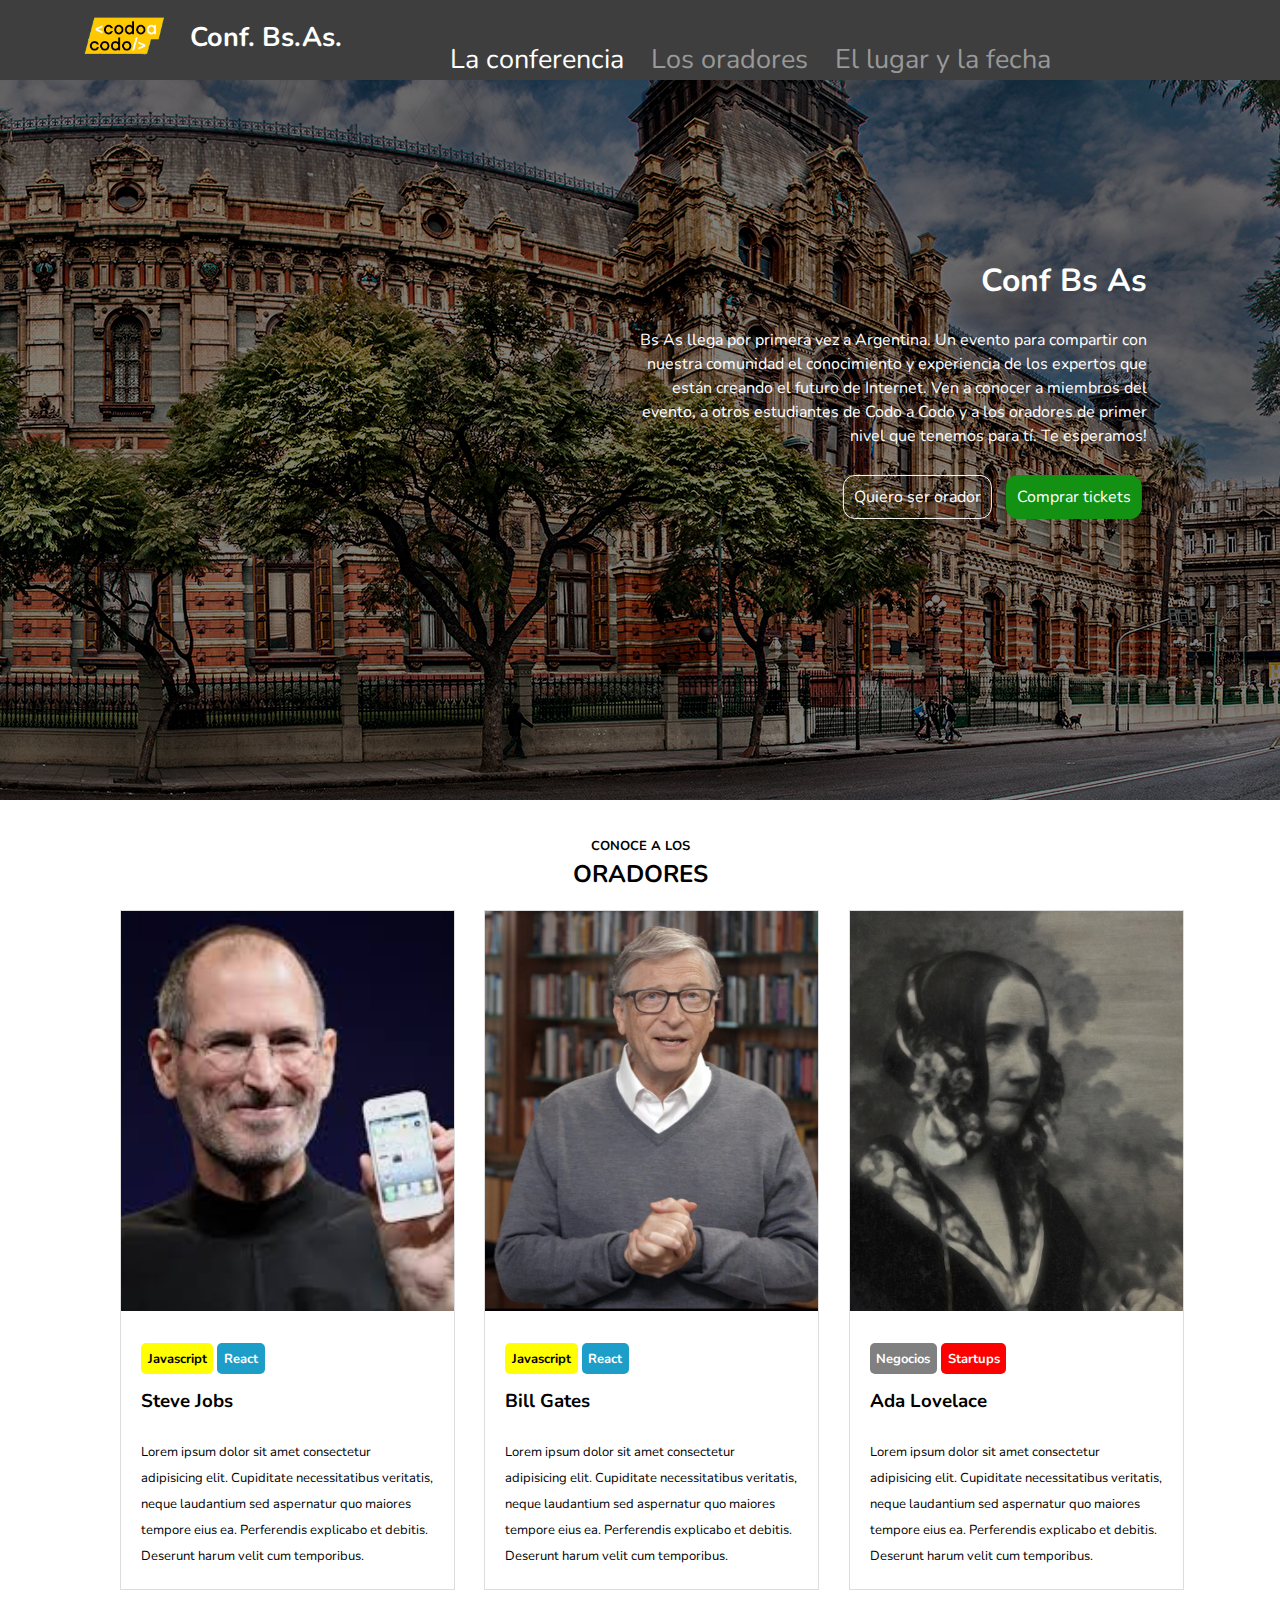
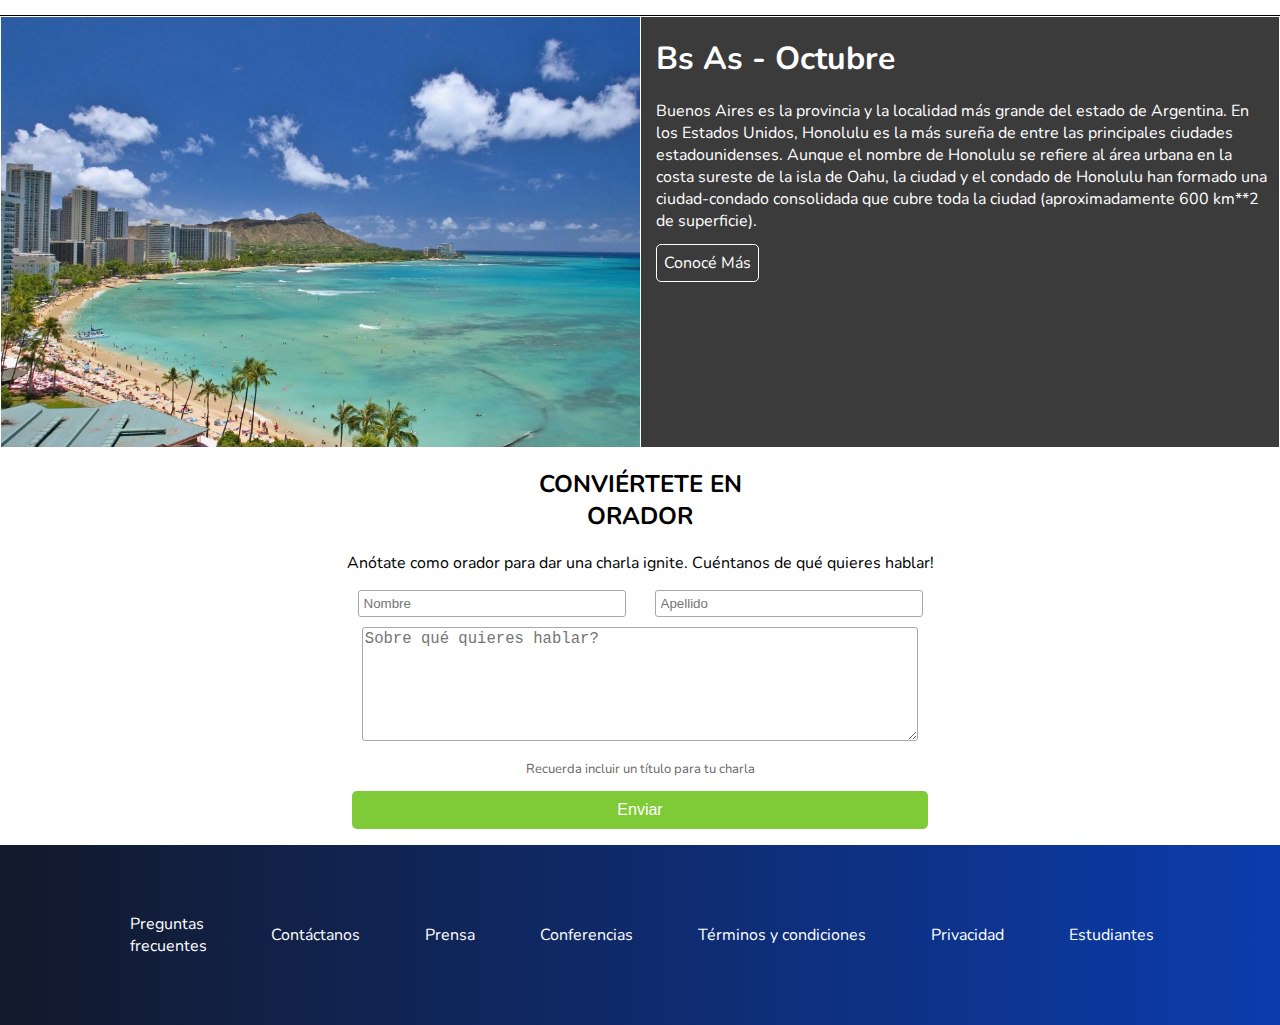
==== index.html @ afb4a2dc "Merge pull request #74 from lu-castro/ks" ====
<!DOCTYPE html>
<html lang="es">
<head>
    <meta charset="UTF-8">
    <meta http-equiv="X-UA-Compatible" content="IE=edge">
    <meta name="viewport" content="width=device-width, initial-scale=1.0">
    <link rel="stylesheet" href="css/styles.css">
    <title>Oradores</title>
</head>
<body>

    <header>
        <!-- ÍTEMS DEL NAVBAR -->
        <nav>
            <!-- LOGO DEL NAVBAR Y SU TÍTULO -->
            <div class="logoytítulo">
                <a href="#"><img src="assets/img/codoacodo.png" alt="Logo de Codo a Codo" class="CodoaCodoLogo"></a>
                <h2 id="nombreConferencia">Conf. Bs.As.</h2>
            </div>
            <ul class="ítemsNavbar">
                <li><a href="#" id="primerÍtem">La conferencia</a></li>
                <li><a href="#">Los oradores</a></li>
                <li><a href="#">El lugar y la fecha</a></li>
                <li><a href="#">Conviértete en orador</a></li>
                <li><a href="#" id="últimoÍtem">Comprar tickets</a></li>
            </ul>
        </nav>

        <!-- IMAGEN PRINCIPAL DE LA PÁGINA CON SU DESCRIPCIÓN -->
        <div class="divisorImagenTexto">
            <img src="assets/img/ba1.jpg" alt="imagen de edificio" width="100%" class="imagenPrincipal">
            <div class="textoImagenPrincipal">
                <h2 class="títuloImagen">Conf Bs As</h2>
                <p class="textoImagen">Bs As llega por primera vez a Argentina. Un evento para compartir
                    con nuestra comunidad el conocimiento y experiencia de los expertos que están creando el
                    futuro de Internet. Ven a conocer a miembros del evento, a otros estudiantes de Codo
                    a Codo y a los oradores de primer nivel que tenemos para tí. Te esperamos!
                </p><br>
                <a href="#convierteteEnOrador" class="botón" id="botónUno">Quiero ser orador</a>
                <a href="./pages/comprar_tickets.html" class="botón" id="botónDos">Comprar tickets</a>
            </div>
        </div>

    </header>

    <!-- MAIN -->
    <main>
        <!-- SECTION ORADORES -->
        <section class="conocerOradores">
            <div class="títuloConocerOradores">
                <h2><span>CONOCE A LOS</span> <br> ORADORES</h2>
            </div>
            <!-- DIV CON CADA UNO DE LOS ORADORES -->
            <div class="orador" id="oradorUno">
                <img src="assets/img/steve.jpg" alt="Steve Jobs" class="imagenOrador">
                <h4 class="cajaJavascript">Javascript</h4>
                <h4 class="cajaReact">React</h4>
                <h3 class="nombreCaja">Steve Jobs</h3>
                <p>Lorem ipsum dolor sit amet consectetur adipisicing elit. Cupiditate 
                    necessitatibus veritatis, neque laudantium sed aspernatur quo maiores 
                    tempore eius ea. Perferendis explicabo et debitis. Deserunt harum velit 
                    cum temporibus.</p>
            </div>
            <div class="orador" id="oradorDos">
                <img src="assets/img/bill.jpg" alt="Bill Gates" class="imagenOrador">
                <h4 class="cajaJavascript">Javascript</h4>
                <h4 class="cajaReact">React</h4>
                <h3 class="nombreCaja">Bill Gates</h3>
                <p>Lorem ipsum dolor sit amet consectetur adipisicing elit. Cupiditate 
                    necessitatibus veritatis, neque laudantium sed aspernatur quo maiores 
                    tempore eius ea. Perferendis explicabo et debitis. Deserunt harum velit 
                    cum temporibus.</p>
            </div>
            <div class="orador" id="oradorTres">
                <img src="assets/img/ada.jpeg" alt="Ada Lovelace" class="imagenOrador">
                <h4 class="cajaNegocios">Negocios</h4>
                <h4 class="cajaStartups">Startups</h4>
                <h3 class="nombreCaja">Ada Lovelace</h3>
                <p>Lorem ipsum dolor sit amet consectetur adipisicing elit. Cupiditate 
                    necessitatibus veritatis, neque laudantium sed aspernatur quo maiores 
                    tempore eius ea. Perferendis explicabo et debitis. Deserunt harum velit 
                    cum temporibus.</p>
            </div>
        </section>

    </main>

    <!-- SECTION IMAGEN DE HONOLULU -->
    <section class="buenosAiresOctubre">
        <img src="assets/img/honolulu.jpg" alt="playas de honolulu" width="100%" class="imagenHonolulu">
        <div class="textoImagenHonolulu"> <!-- DESCRIPCIÓN DE BS AS - OCTUBRE -->
            <h1 id="títuloHonolulu">Bs As - Octubre</h1>
            <p id="descripciónHonolulu">Buenos Aires es la provincia y la localidad más grande del 
                estado de Argentina. En los Estados Unidos, Honolulu es la
                más sureña de entre las principales ciudades estadounidenses.
                Aunque el nombre de Honolulu se refiere al área urbana en 
                la costa sureste de la isla de Oahu, la ciudad y el condado
                de Honolulu han formado una ciudad-condado consolidada que
                cubre toda la ciudad (aproximadamente 600 km**2 de superficie).
            </p>
            <a href="">Conocé Más</a>
        </div>
    </section>

    <!-- FORMULARIO DE SUSCRIPCIÓN Y CHARLA -->
    <section class="sectionFormSuscripción">
        <div id="conviérteteEnOrador">
            <h2><span>CONVIÉRTETE EN </span> <br> ORADOR</h2>
            <p>Anótate como orador para dar una charla ignite. Cuéntanos de qué quieres hablar!</p>
        </div>
        <form action="POST" >
            <input type="text" placeholder="Nombre" id="inputNombre" required>
            <input type="text" placeholder="Apellido" id="inputApellido" required><br>
            <textarea name="" id="" cols="44" rows="6" itemid="textareaMensaje" placeholder="Sobre qué quieres hablar?" required></textarea>
            <p class="textoFormDebajo">Recuerda incluir un título para tu charla</p>
            <button type="submit">Enviar</button>
        </form>
    </section>

    <footer> <!-- LINKS DEL FOOTER -->
        <div class="ítemsFooter">
            <ul id="listadoFooter">
                <li><a href="#">Preguntas<br> frecuentes</a></li>
                <li><a href="#">Contáctanos</a></li>
                <li><a href="#">Prensa</a></li>
                <li><a href="#">Conferencias</a></li>
                <li><a href="#">Términos y condiciones</a></li>
                <li><a href="#">Privacidad</a></li>
                <li><a href="#">Estudiantes</a></li>
            </ul>
        </div>
    </footer>

</html>
---- css/styles.css ----
@import url('https://fonts.googleapis.com/css2?family=Alkatra:wght@400;500&family=Nunito:wght@200;300;400;500;700&display=swap');

body {
    font-family: 'Alkatra', cursive;
    font-family: 'Nunito', sans-serif;
    margin: 0%;
}

a {
    text-decoration: none;
    color: white;
}

nav {
    background-color: rgba(31, 31, 31, 0.863);
    height: 80px;
}

.CodoaCodoLogo { /* logo del navbar */
    width: 110px;
    margin: 5px 70px; 
}

#nombreConferencia { /* título de conferencia en el navbar */
    margin: -60px 190px;
    font-size: 3vh;
    color: white;
}

.ítemsNavbar {  /* ítems del navbar */
    font-size: 3vh;
    margin: 35px 0px 0px 400px;
}

.ítemsNavbar li { /* ítems del navbar */
    list-style: none;
    padding: 10px;
    text-align: right;
    display: inline-block;
}

.ítemsNavbar li a {  /* cada uno de los ítems del navbar */
    text-decoration: none;
    color: rgb(153, 153, 153);
}

#primerÍtem { /* primer ítem del navbar */
    color: white;
}

#últimoÍtem { /* último ítem del navbar */
    color: rgb(18, 145, 18);
}

/* IMAGEN PRINCIPAL Y TEXTO */
.divisorImagenTexto { /* divisor de la imagen y el div con el texto principal */
    position: relative;
    display: inline-block;
    text-align: right;
}

.imagenPrincipal { /* imagen principal de la página */
    width: 100%;
    filter: brightness(50%);
    object-fit: none;
}

.textoImagenPrincipal { /* texto principal y botones */
    color: white;
    display: block;
    position: absolute;
    top: 40%;
    left: 60%;
    transform: translate(-26%, -50%);
}

.títuloImagen {  /* título de el texto principal */
    font-size: xx-large;
}

.textoImagen { /* texto principal sobre la imagen principal */ 
    line-height: 1.5em;
}

/* BOTONES DE LA IMAGEN PRINCIPAL */
.botón {
    margin: 5px;
    width: 50px;
    height: 100px;
    border-radius: 12px;
    text-decoration: none;
}

#botónUno {
    border:1px solid white;
    padding: 10px; 
}

#botónDos { 
    background-color: rgb(18, 145, 18);
    border: none;
    padding: 11px;
}

/* CAJAS DE LOS ORADORES */
.títuloConocerOradores { /* título CONOCE A LOS ORADORES */
    text-align: center;
}

.títuloConocerOradores h2 span {
    font-size: small;
}

.orador {  /* divisores de cada uno de los oradores */
    display: inline-block;
    margin-left: 2%;
    margin-bottom: 2%;
    width: 26%;
    border: 1px solid rgb(221, 221, 221);
}

.imagenOrador {
    height: 400px;
}

#oradorUno { /* primera caja de los oradores - Steve Jobs */
    margin-left: 120px;
}

.orador img { /* imágenes de las cajas */
    width: 100%;
    object-fit: cover;
    margin-bottom: 30px;
}

/* TÍTULO DEBAJO DE LAS IMÁGENES DE LAS CAJAS DE ORADORES */
.orador h4 { /* propiedad general de los h4 debajo de las imágenes */
    display: inline;
    font-size: small;
    border-radius: 5px;
    padding: 2%;
}

.cajaJavascript {
    background-color: yellow;
    margin-left: 20px;
}

.cajaReact {
    background-color: rgb(28, 158, 201);
    color: white;
}

.cajaNegocios {
    background-color: gray;
    color: white;
    margin-left: 20px;
}

.cajaStartups {
    background-color: red;
    color: white;
}

.nombreCaja { /* nombre del orador dentro de las cajas */
    margin-left: 20px;
    margin-bottom: 25px;
}

.orador p { /* texto de las cajas de los oradores*/
    font-size: small;
    line-height: 2em;
    margin: 0 20px 20px 20px;
}


/* TEXTO DE HONOLULU Y TEXTO DE BS AS - OCTUBRE */
.buenosAiresOctubre {
    border-top: 1px solid black;
    padding: 1px;
    display: flex;
    flex-direction: row;
    gap: 1px;
}

/* IMAGEN DE HONOLULU */
.imagenHonolulu {
    width: 50%;
    height: 430px;
    float: left;
    object-fit: cover;
}

/* TEXTO DE LA IMAGEN DE HONOLULU */
.textoImagenHonolulu {
    background-color: rgb(59, 59, 59);
    color: white;
    float: right;
    width: 50%;
    height: 430px;
}

#títuloHonolulu, #descripciónHonolulu { /* título y descripción de Bs As - Octubre */
    margin: 20px 10px 20px 15px;
}


.textoImagenHonolulu a { /* BOTÓN de Conocé Más de Bs As - Octubre */
    text-decoration: none;
    border: 1px solid white;
    padding: 7px;
    border-radius: 5px;
    margin-left: 15px;
}

/* TÍTULO - CONVIÉRTETE EN ORADOR - SOBRE EL FORM DE SUSCRIPCIÓN */
#conviérteteEnOrador, form {
    text-align: center;
}

form {
    align-items: left;
}

#inputNombre, #inputApellido { /* inputs de Nombre y Apellido de el formulario de suscripción */
    width: 20%;
    padding: 5px;
    margin-bottom: 10px;
    border: 1px solid rgb(168, 168, 168);
    border-radius: 3px;
}

#inputApellido {
    margin-left: 25px;
}

textarea {
    width: 43%;
    font-size: larger;
    border:1px solid rgb(168, 168, 168);
    border-radius: 3px;
}

.textoFormDebajo { /* texto entre el formulario de suscripción y el botón de enviar*/
    font-size: small;
    color: rgb(104, 102, 102);
}

form button { /* botón de enviar de el formulario de suscripción */
    width: 45%;
    padding: 10px;
    background-color: rgb(126, 202, 55);
    border: none;
    color: white;
    font-size: medium;
    border-radius: 5px;
}

/* FOOTER ÍTEMS */
.ítemsFooter { /* clase de el divisor del footer */
    /* margin-top: 10px; */    
    /* display: inline-block; */
    /* padding: 20px;
    width: 100%; */
    background: rgb(19,25,43);
    background: linear-gradient(90deg, rgba(19,25,43,1) 0%, rgba(11,60,173,1) 100%);
}

#listadoFooter { /* lista de el footer (ul) */
    list-style: none;
    margin-bottom: 0%;
    margin-left: 7%;
    /* width: 100%; */
    height: 20vh;
    display: flex;
    width: 80%;
    align-items: center;
    justify-content: space-between;
}

#listadoFooter li {
    /* display: inline-block;
    padding: 20px; */
}
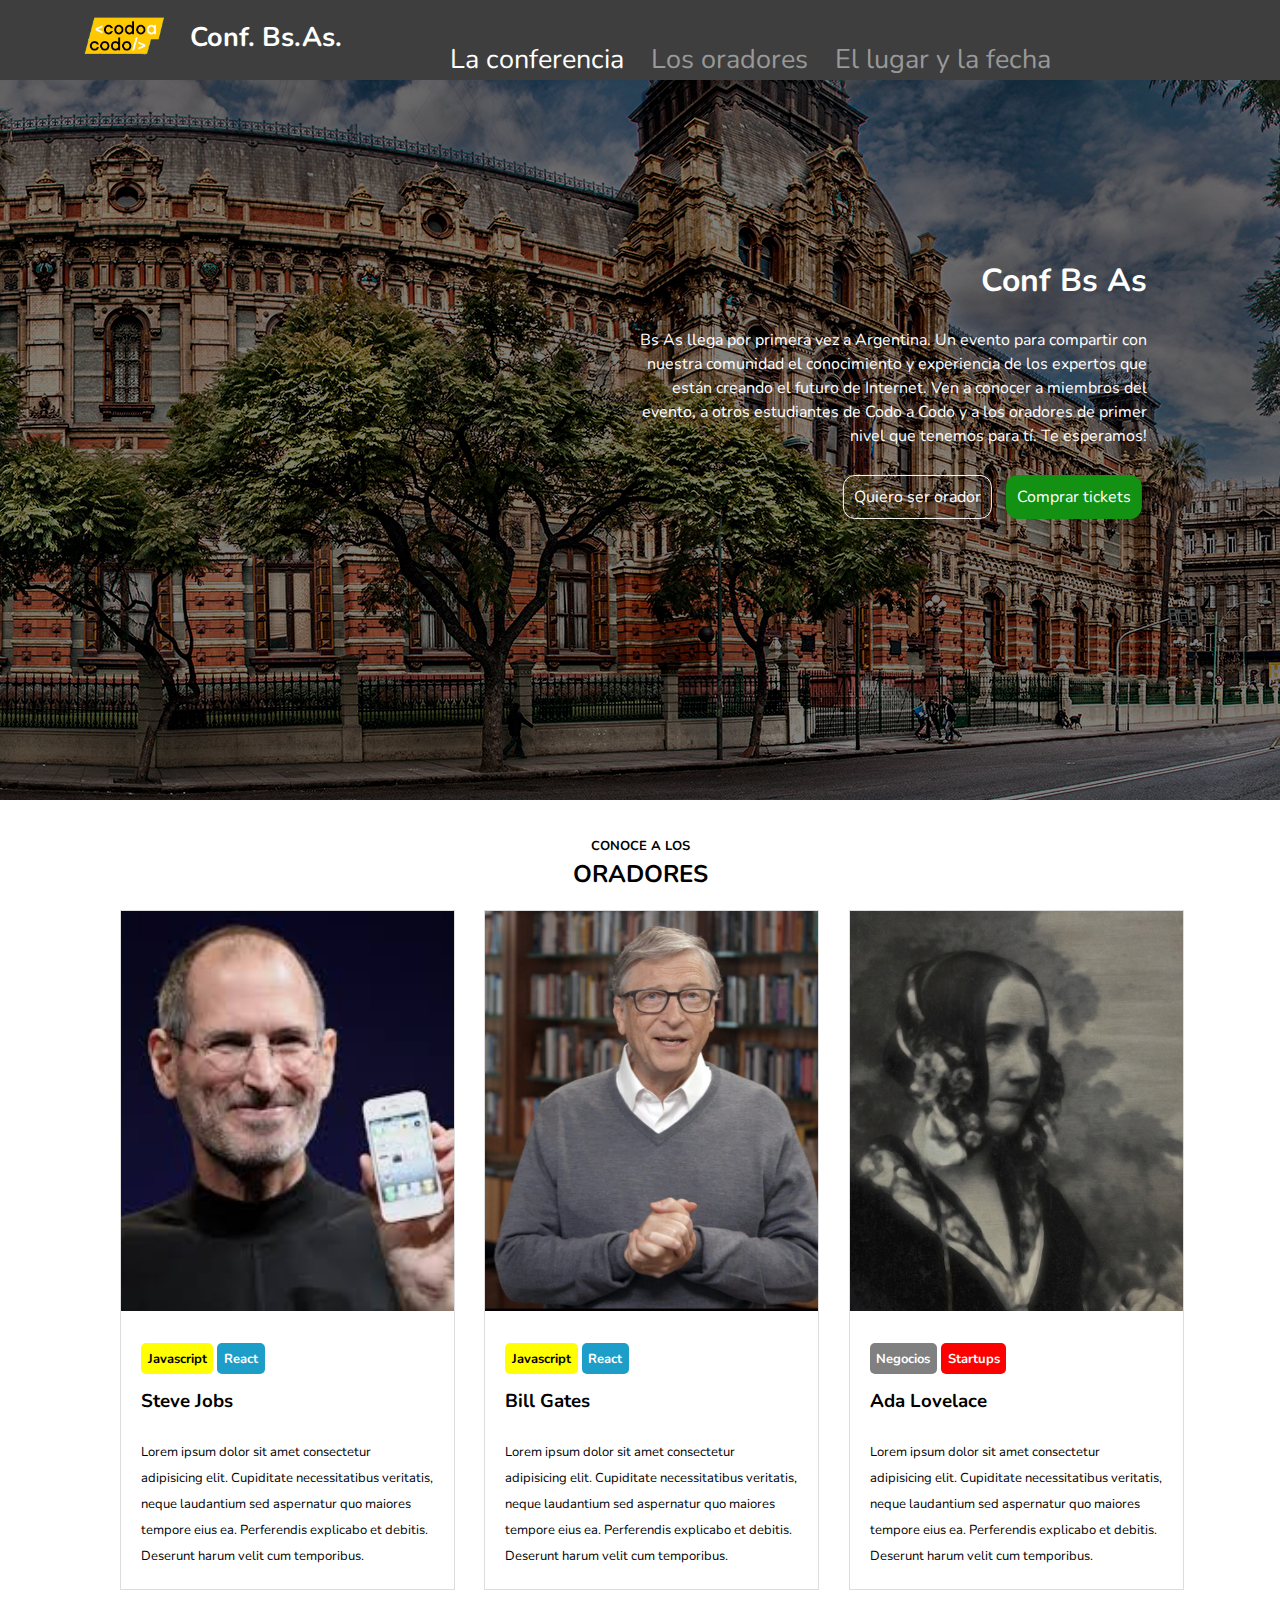
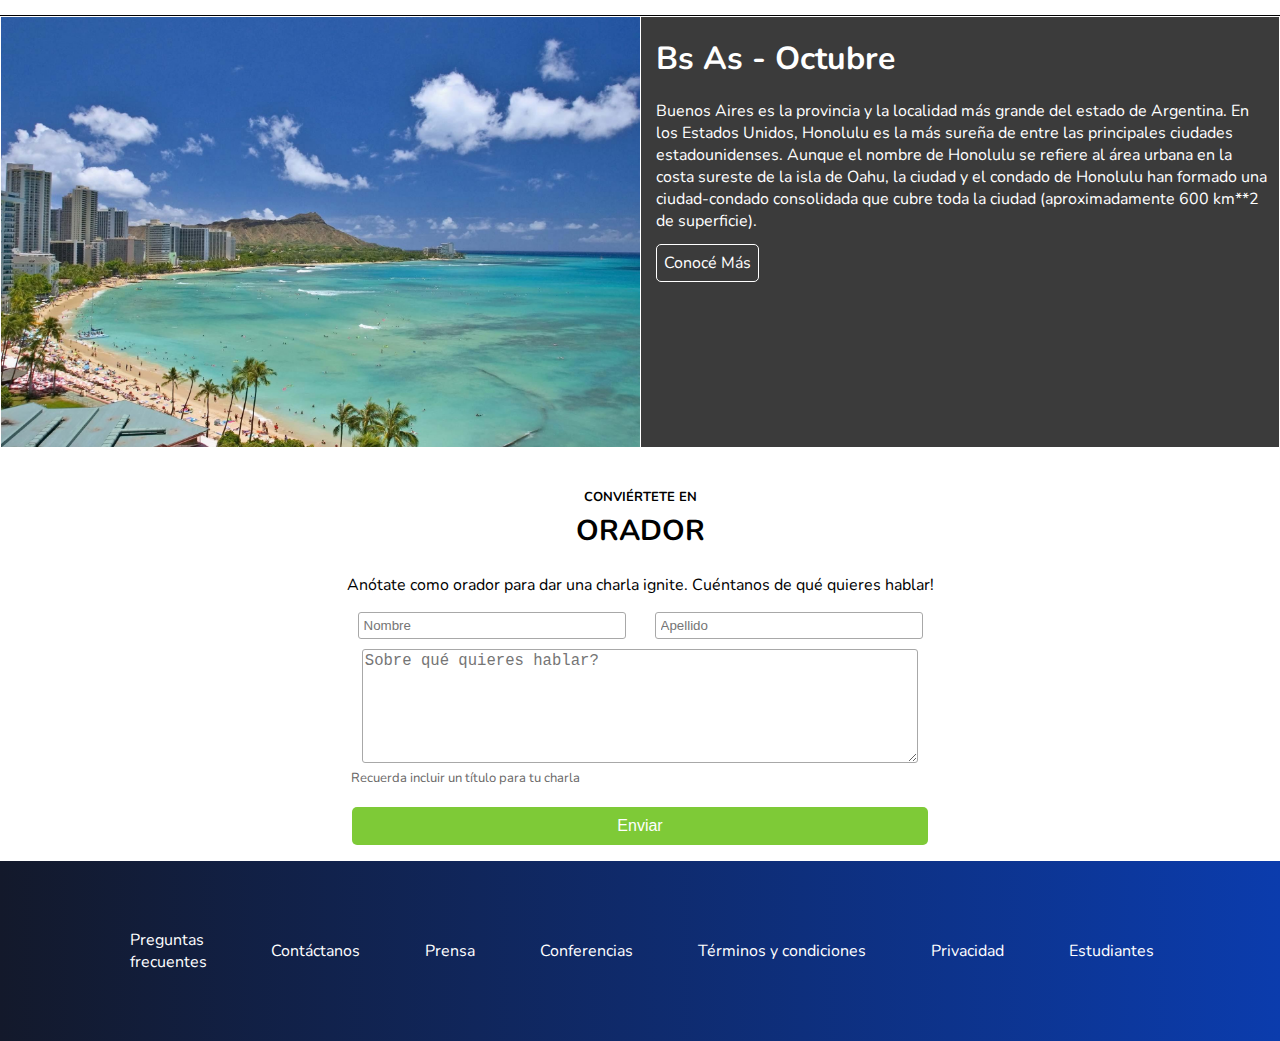
==== commit 3e0044ec: "márgenes de el texto debajo de el formulario" ====
--- a/index.html
+++ b/index.html
@@ -28,7 +28,7 @@
 
         <!-- IMAGEN PRINCIPAL DE LA PÁGINA CON SU DESCRIPCIÓN -->
         <div class="divisorImagenTexto">
-            <img src="assets/img/ba1.jpg" alt="imagen de edificio" width="100%" class="imagenPrincipal">
+            <img src="assets/img/ba1.jpg" alt="imagen de edificio" class="imagenPrincipal">
             <div class="textoImagenPrincipal">
                 <h2 class="títuloImagen">Conf Bs As</h2>
                 <p class="textoImagen">Bs As llega por primera vez a Argentina. Un evento para compartir
@@ -87,7 +87,7 @@
 
     <!-- SECTION IMAGEN DE HONOLULU -->
     <section class="buenosAiresOctubre">
-        <img src="assets/img/honolulu.jpg" alt="playas de honolulu" width="100%" class="imagenHonolulu">
+        <img src="assets/img/honolulu.jpg" alt="playas de honolulu" class="imagenHonolulu">
         <div class="textoImagenHonolulu"> <!-- DESCRIPCIÓN DE BS AS - OCTUBRE -->
             <h1 id="títuloHonolulu">Bs As - Octubre</h1>
             <p id="descripciónHonolulu">Buenos Aires es la provincia y la localidad más grande del 
@@ -131,4 +131,5 @@
         </div>
     </footer>
 
+</body> 
 </html>
--- a/css/styles.css
+++ b/css/styles.css
@@ -218,6 +218,19 @@
     text-align: center;
 }
 
+#conviérteteEnOrador {
+    font-size: larger;
+}
+
+#conviérteteEnOrador h2 span { /* CONVIÉRTETE SPAN */
+    font-size: small;
+}
+
+#conviérteteEnOrador p { /* TEXTO SOBRE EL FORMULARIO DE SUSCRIPCIÓN */
+    font-size: medium;
+}
+
+/* FORMULARIO */
 form {
     align-items: left;
 }
@@ -244,6 +257,7 @@
 .textoFormDebajo { /* texto entre el formulario de suscripción y el botón de enviar*/
     font-size: small;
     color: rgb(104, 102, 102);
+    margin: auto 0px 20px -350px;
 }
 
 form button { /* botón de enviar de el formulario de suscripción */
@@ -258,10 +272,6 @@
 
 /* FOOTER ÍTEMS */
 .ítemsFooter { /* clase de el divisor del footer */
-    /* margin-top: 10px; */    
-    /* display: inline-block; */
-    /* padding: 20px;
-    width: 100%; */
     background: rgb(19,25,43);
     background: linear-gradient(90deg, rgba(19,25,43,1) 0%, rgba(11,60,173,1) 100%);
 }
@@ -270,7 +280,6 @@
     list-style: none;
     margin-bottom: 0%;
     margin-left: 7%;
-    /* width: 100%; */
     height: 20vh;
     display: flex;
     width: 80%;
@@ -278,8 +287,3 @@
     justify-content: space-between;
 }
 
-#listadoFooter li {
-    /* display: inline-block;
-    padding: 20px; */
-}
-
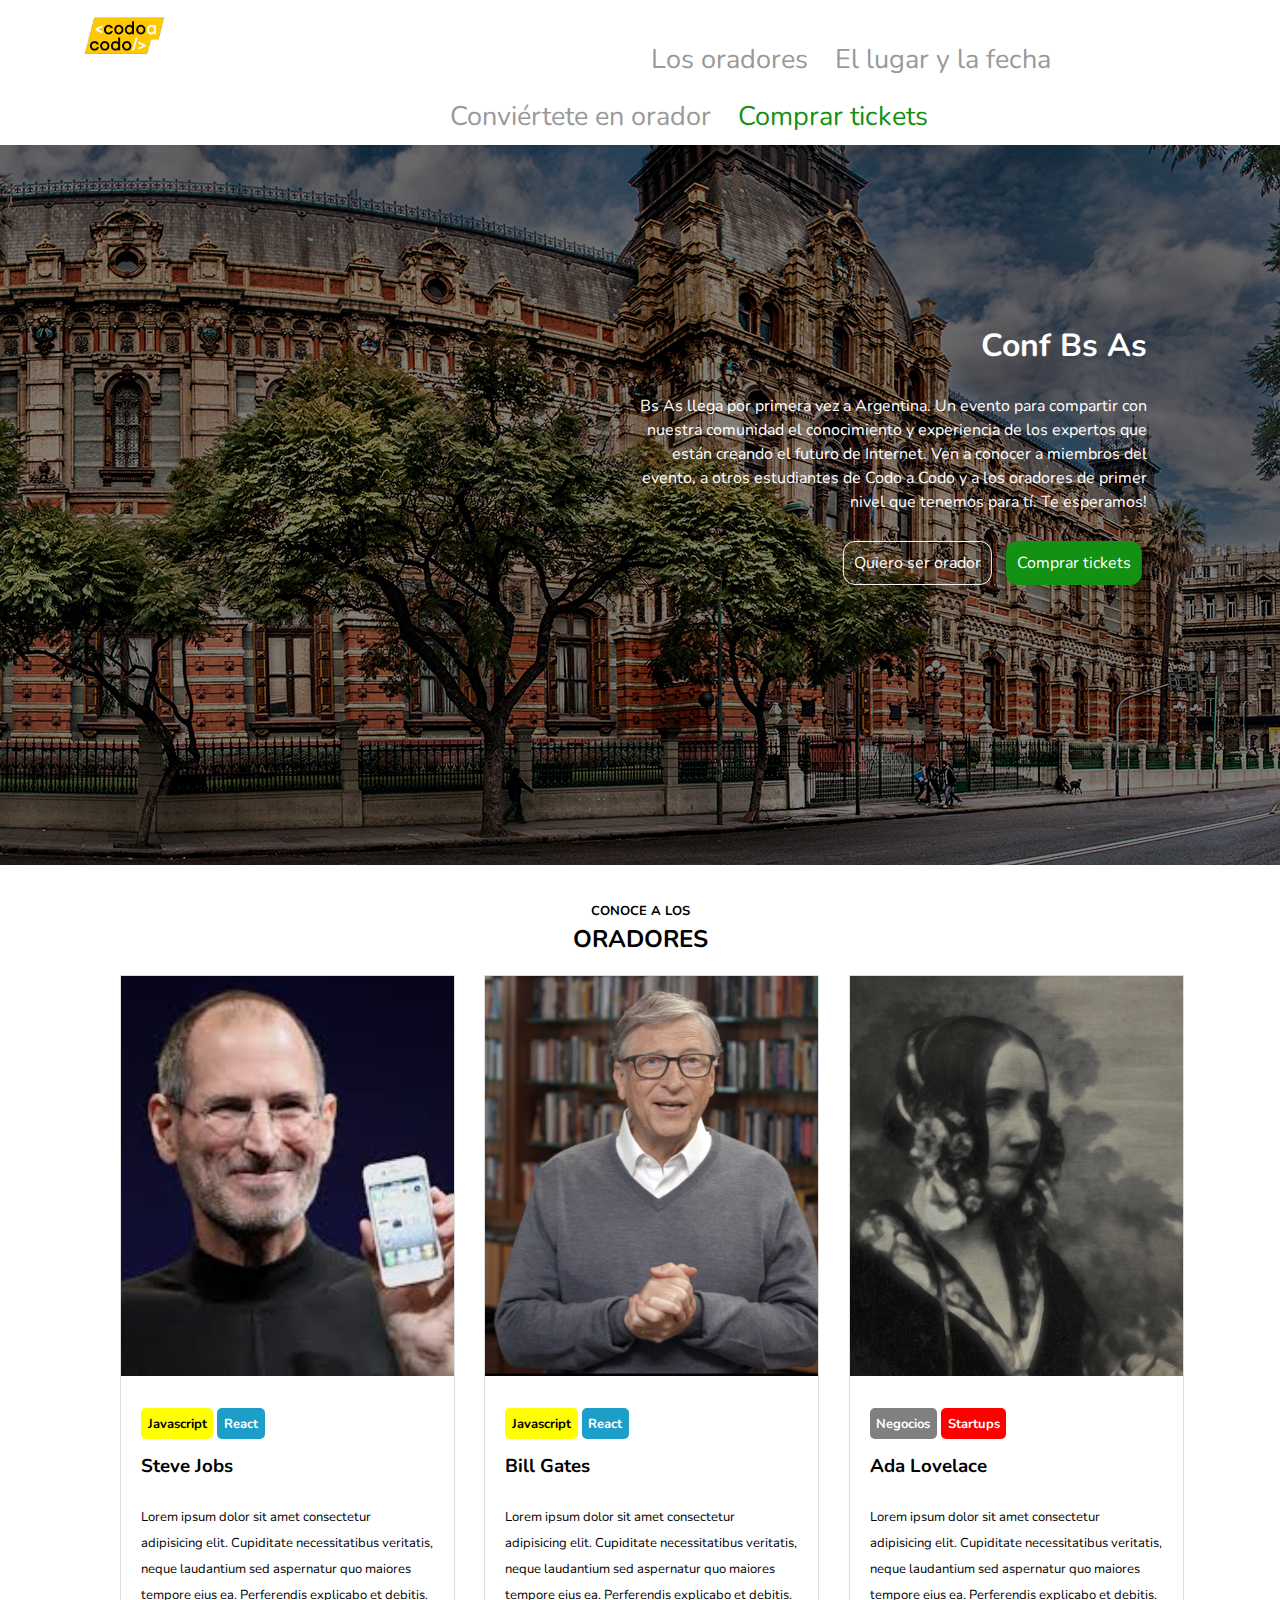
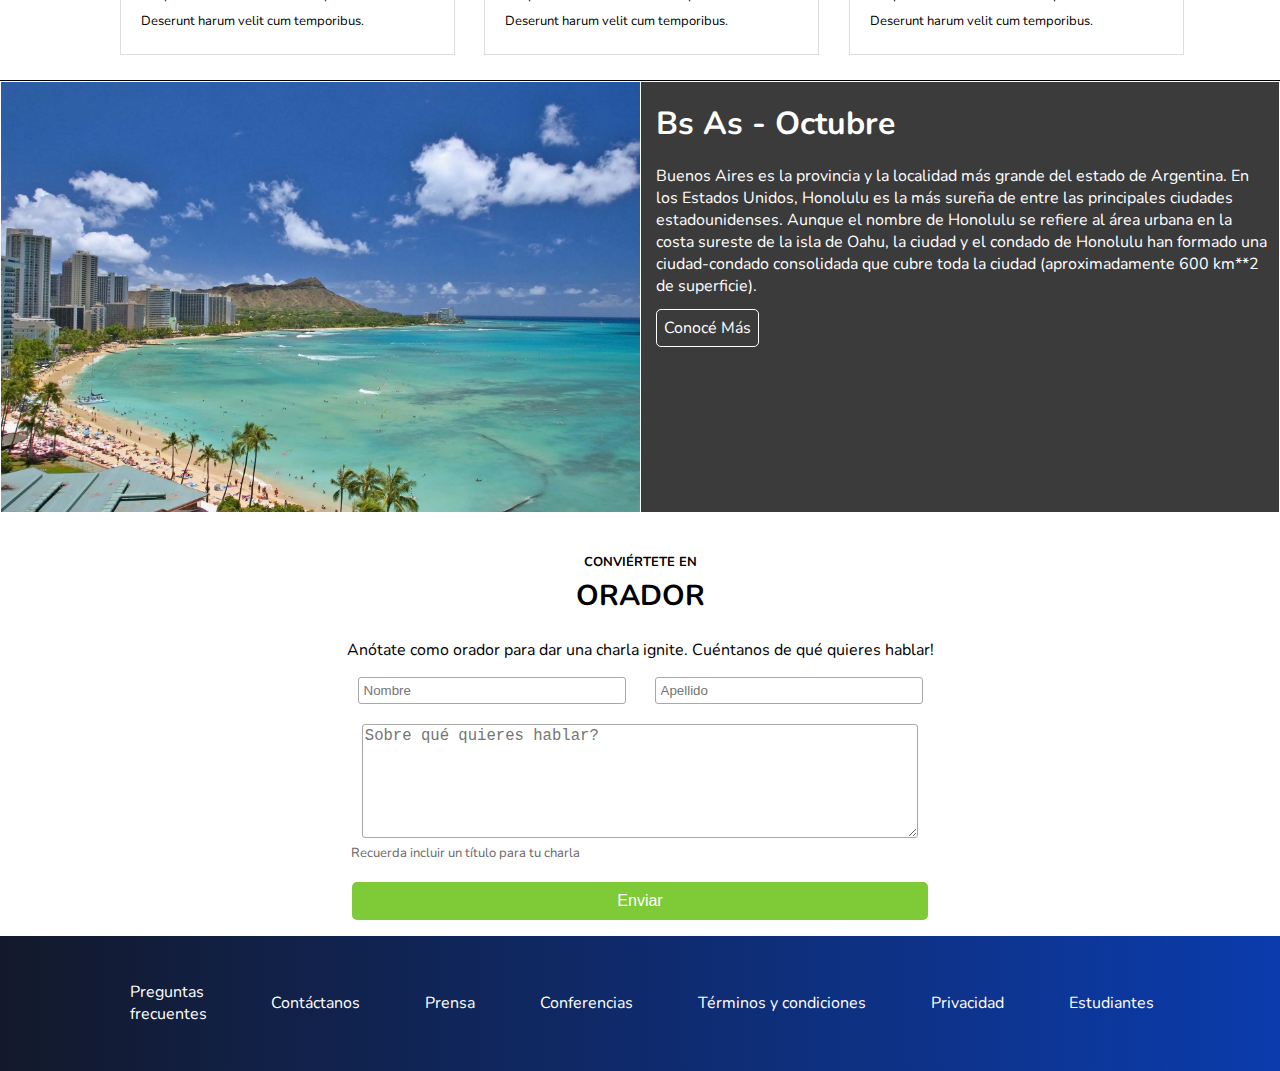
==== commit 3c2dac6e: "agregando bootstrap y clases del framework" ====
--- a/index.html
+++ b/index.html
@@ -4,14 +4,19 @@
     <meta charset="UTF-8">
     <meta http-equiv="X-UA-Compatible" content="IE=edge">
     <meta name="viewport" content="width=device-width, initial-scale=1.0">
+    <!-- CSS -->
     <link rel="stylesheet" href="css/styles.css">
+    <!-- BOOTSTRAP -->
+    <link href="https://cdn.jsdelivr.net/npm/bootstrap@5.0.2/dist/css/bootstrap.min.css" 
+    rel="stylesheet" integrity="sha384-EVSTQN3/azprG1Anm3QDgpJLIm9Nao0Yz1ztcQTwFspd3yD65VohhpuuCOmLASjC" 
+    crossorigin="anonymous">
     <title>Oradores</title>
 </head>
 <body>
 
     <header>
         <!-- ÍTEMS DEL NAVBAR -->
-        <nav>
+        <nav class="bg-dark d-block p-2">
             <!-- LOGO DEL NAVBAR Y SU TÍTULO -->
             <div class="logoytítulo">
                 <a href="#"><img src="assets/img/codoacodo.png" alt="Logo de Codo a Codo" class="CodoaCodoLogo"></a>
--- a/css/styles.css
+++ b/css/styles.css
@@ -9,11 +9,6 @@
 a {
     text-decoration: none;
     color: white;
-}
-
-nav {
-    background-color: rgba(31, 31, 31, 0.863);
-    height: 80px;
 }
 
 .CodoaCodoLogo { /* logo del navbar */
@@ -238,7 +233,7 @@
 #inputNombre, #inputApellido { /* inputs de Nombre y Apellido de el formulario de suscripción */
     width: 20%;
     padding: 5px;
-    margin-bottom: 10px;
+    margin-bottom: 20px;
     border: 1px solid rgb(168, 168, 168);
     border-radius: 3px;
 }
@@ -280,7 +275,7 @@
     list-style: none;
     margin-bottom: 0%;
     margin-left: 7%;
-    height: 20vh;
+    height: 15vh;
     display: flex;
     width: 80%;
     align-items: center;
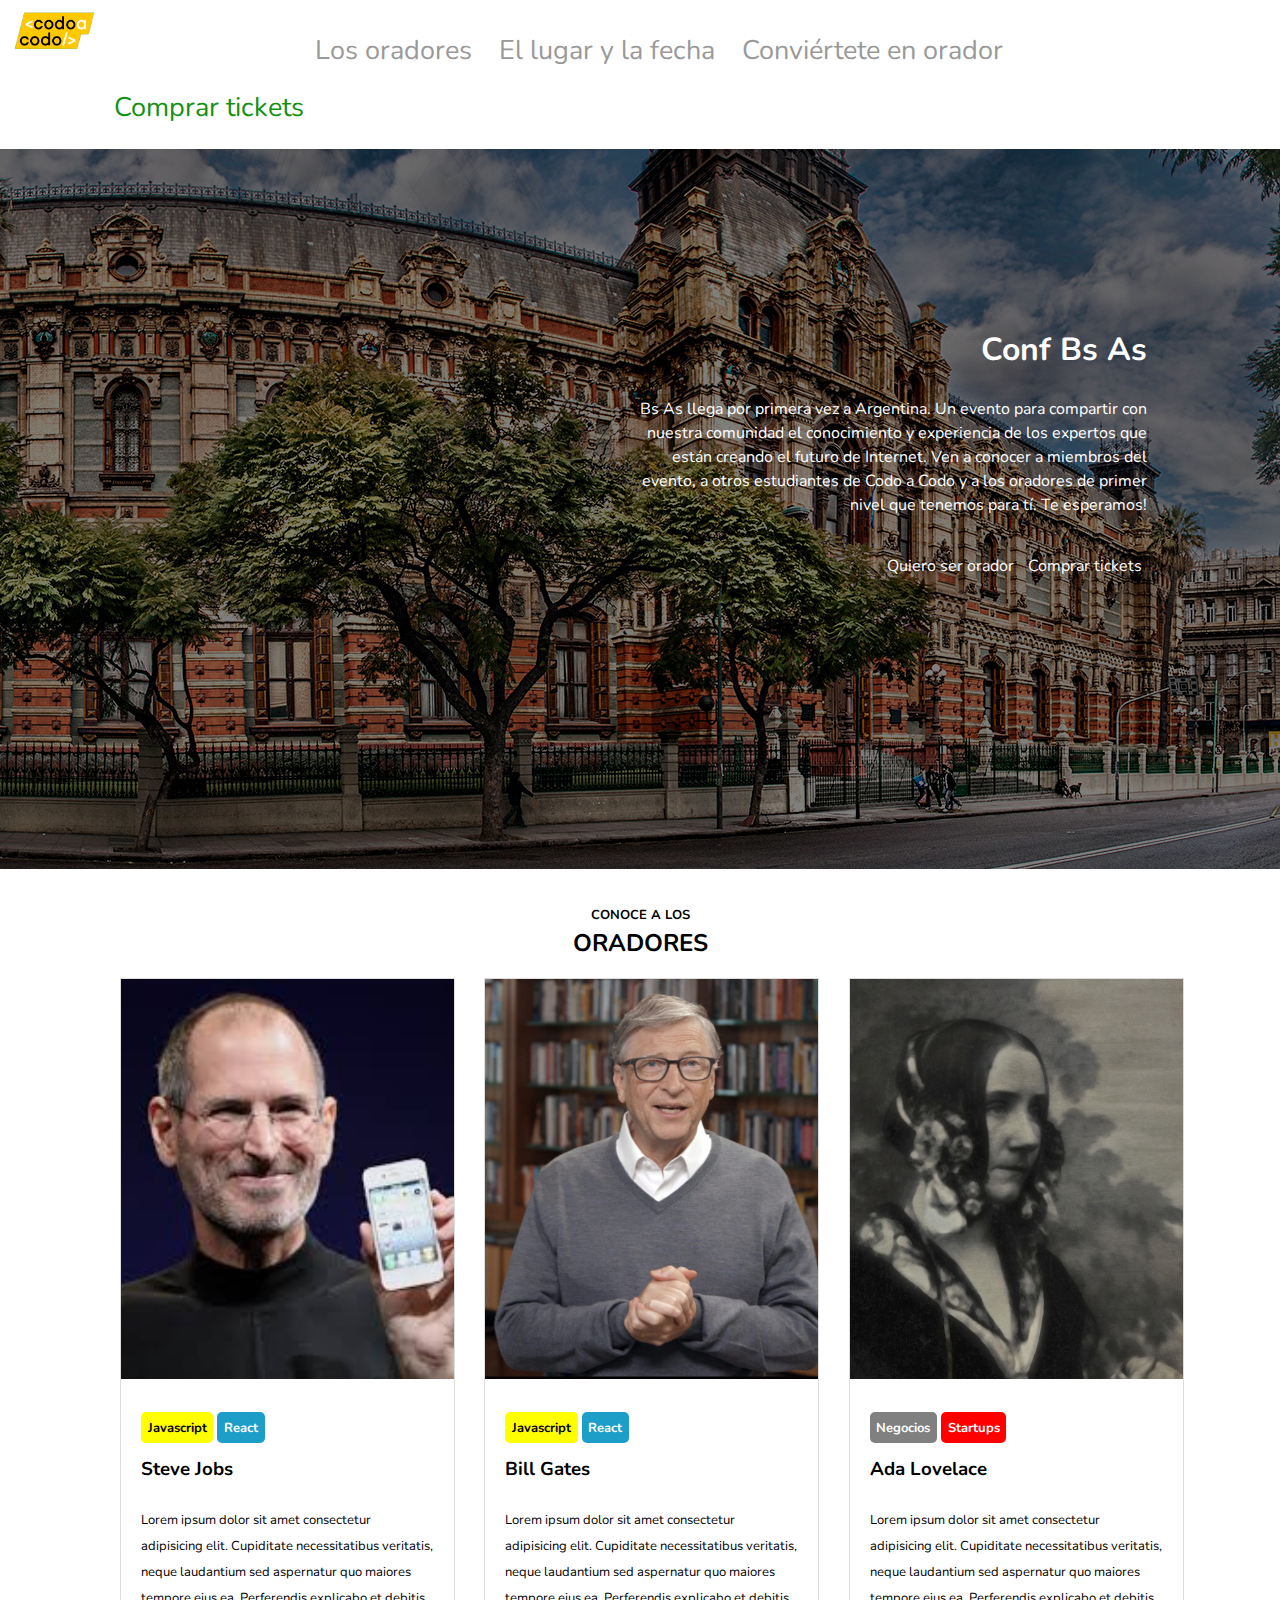
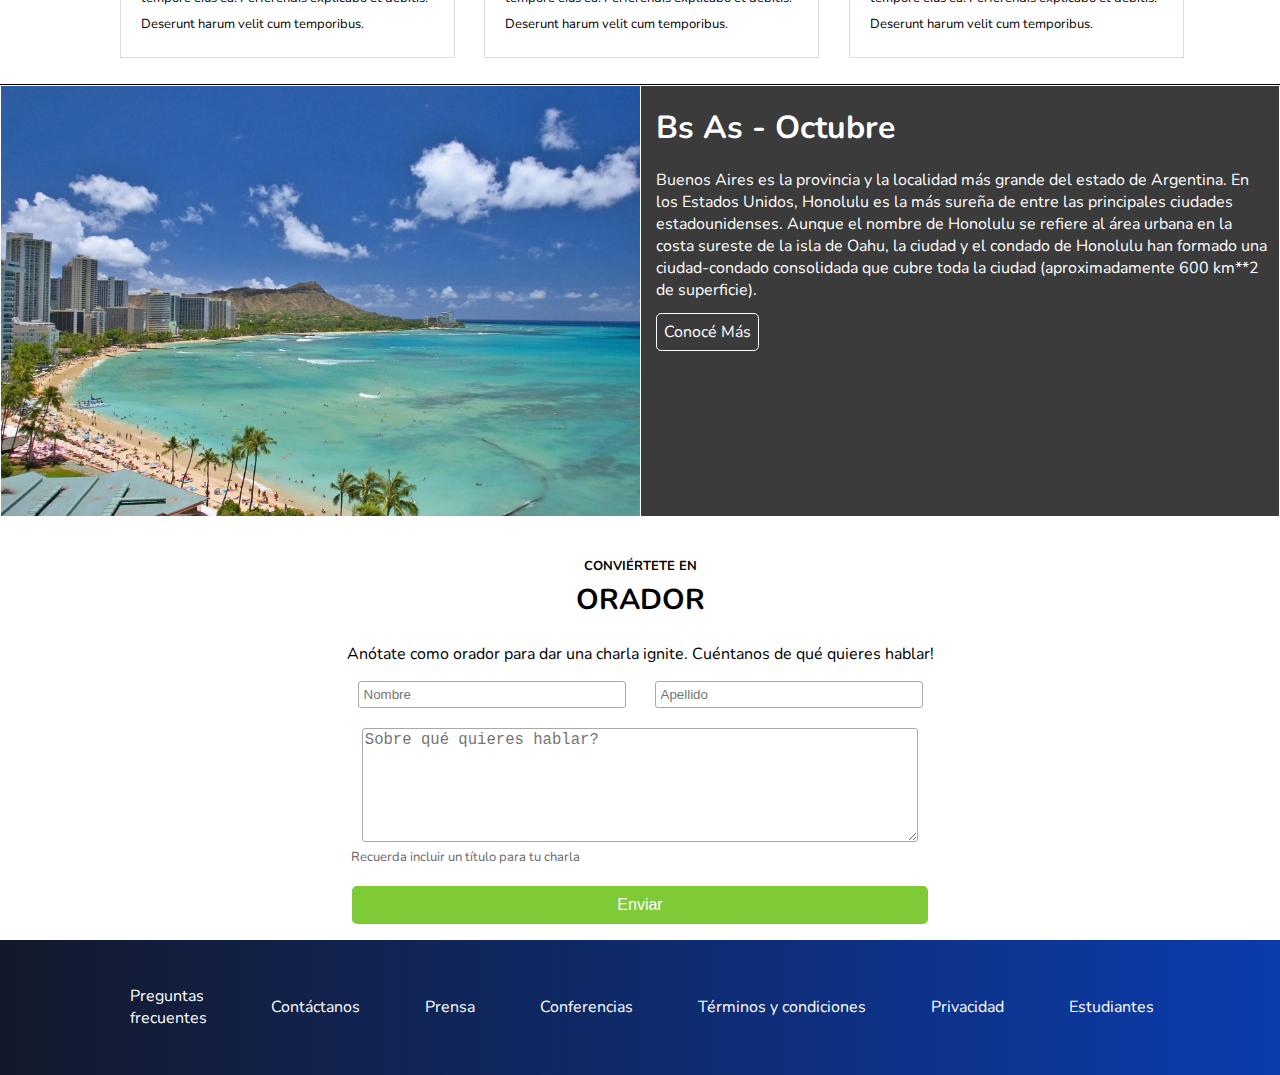
==== commit 784785be: "añadiendo elementos bootstrap y quitándolos de css" ====
--- a/index.html
+++ b/index.html
@@ -19,7 +19,7 @@
         <nav class="bg-dark d-block p-2">
             <!-- LOGO DEL NAVBAR Y SU TÍTULO -->
             <div class="logoytítulo">
-                <a href="#"><img src="assets/img/codoacodo.png" alt="Logo de Codo a Codo" class="CodoaCodoLogo"></a>
+                <a href="#"><img src="assets/img/codoacodo.png" alt="Logo de Codo a Codo" class="CodoaCodoLogo mb-3 mx-5"></a>
                 <h2 id="nombreConferencia">Conf. Bs.As.</h2>
             </div>
             <ul class="ítemsNavbar">
@@ -41,8 +41,8 @@
                     futuro de Internet. Ven a conocer a miembros del evento, a otros estudiantes de Codo
                     a Codo y a los oradores de primer nivel que tenemos para tí. Te esperamos!
                 </p><br>
-                <a href="#convierteteEnOrador" class="botón" id="botónUno">Quiero ser orador</a>
-                <a href="./pages/comprar_tickets.html" class="botón" id="botónDos">Comprar tickets</a>
+                <a href="#convierteteEnOrador" class="botón text-decoration-none text-light btn-lg border rounded">Quiero ser orador</a>
+                <a href="./pages/comprar_tickets.html" class="botón text-decoration-none btn-success btn-lg rounded p-2.5">Comprar tickets</a>
             </div>
         </div>
 
--- a/css/styles.css
+++ b/css/styles.css
@@ -11,20 +11,22 @@
     color: white;
 }
 
+/* NAVBAR */
 .CodoaCodoLogo { /* logo del navbar */
-    width: 110px;
-    margin: 5px 70px; 
+    width: 110px;   
 }
 
 #nombreConferencia { /* título de conferencia en el navbar */
-    margin: -60px 190px;
+    display: inline;
+    margin-left: -3%;
     font-size: 3vh;
     color: white;
 }
 
 .ítemsNavbar {  /* ítems del navbar */
     font-size: 3vh;
-    margin: 35px 0px 0px 400px;
+    float: right;
+    margin: -4% 5% 1%;
 }
 
 .ítemsNavbar li { /* ítems del navbar */
@@ -82,19 +84,6 @@
     margin: 5px;
     width: 50px;
     height: 100px;
-    border-radius: 12px;
-    text-decoration: none;
-}
-
-#botónUno {
-    border:1px solid white;
-    padding: 10px; 
-}
-
-#botónDos { 
-    background-color: rgb(18, 145, 18);
-    border: none;
-    padding: 11px;
 }
 
 /* CAJAS DE LOS ORADORES */
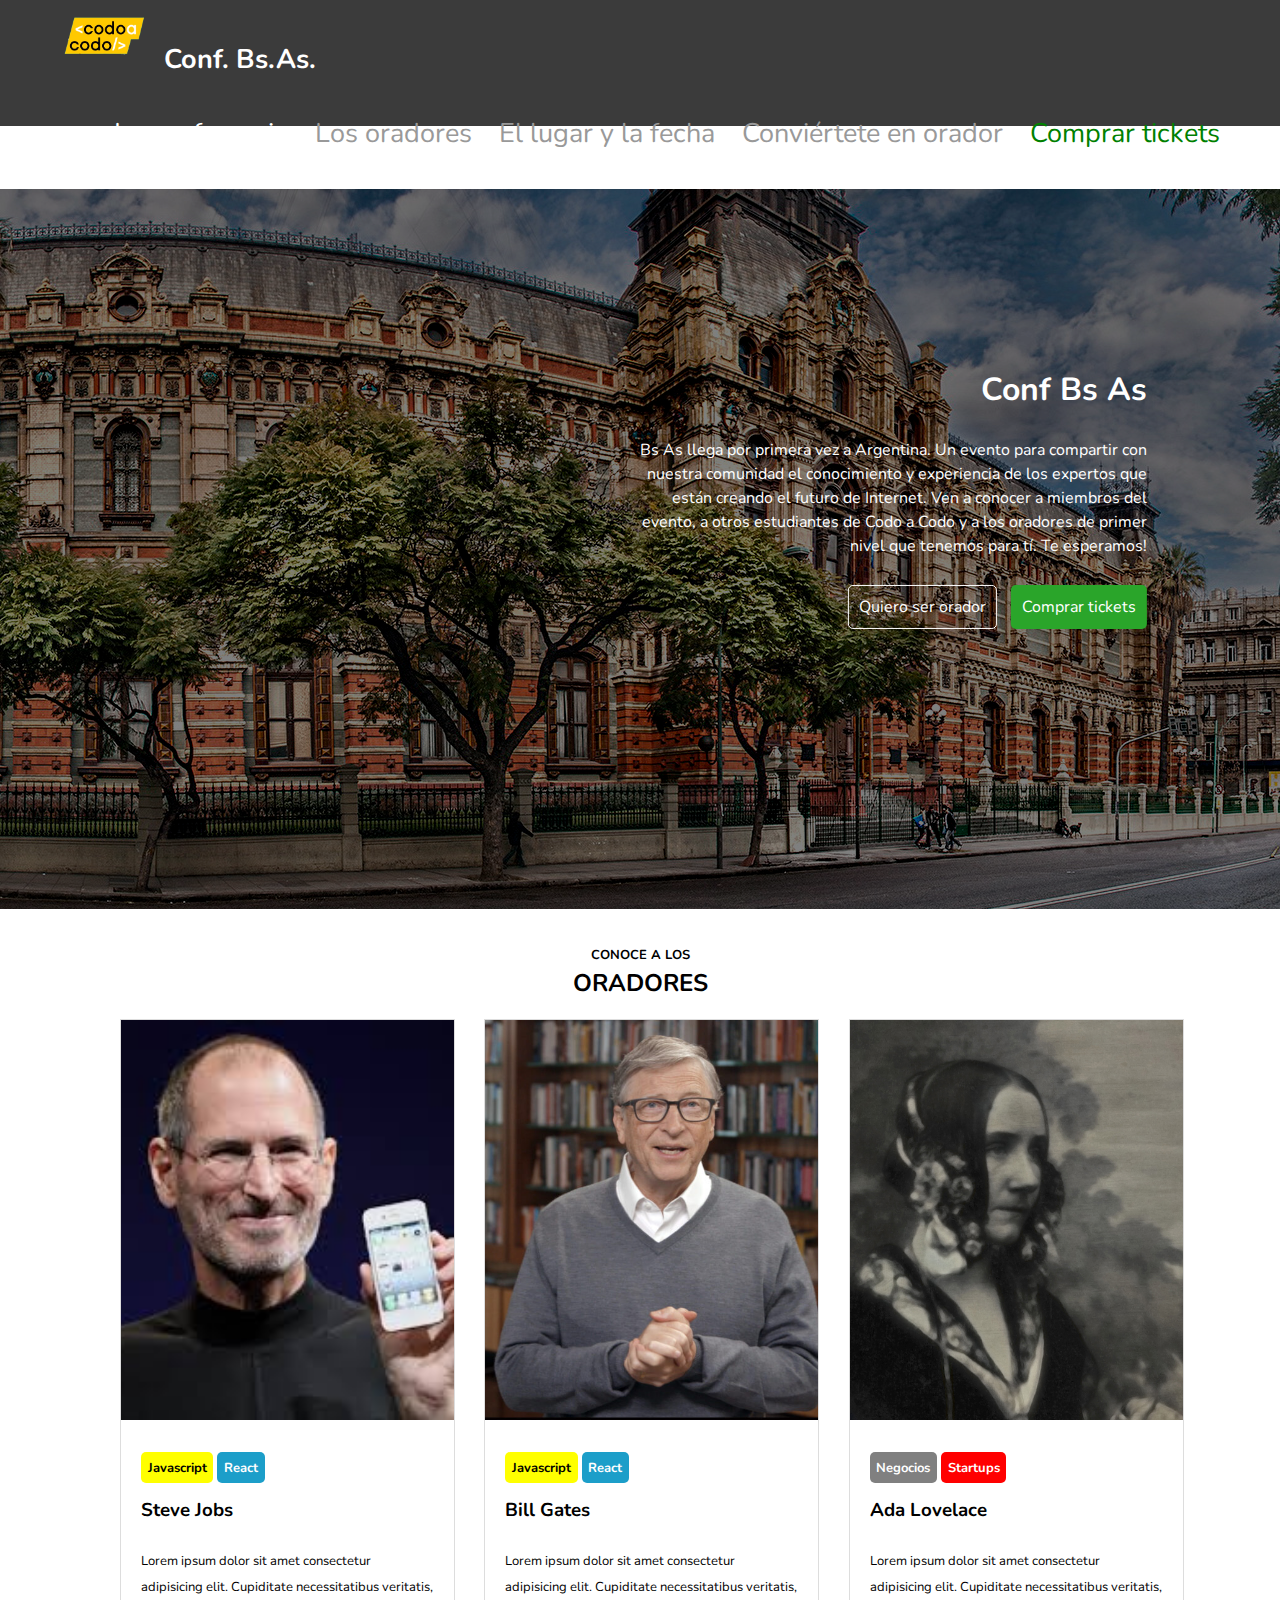
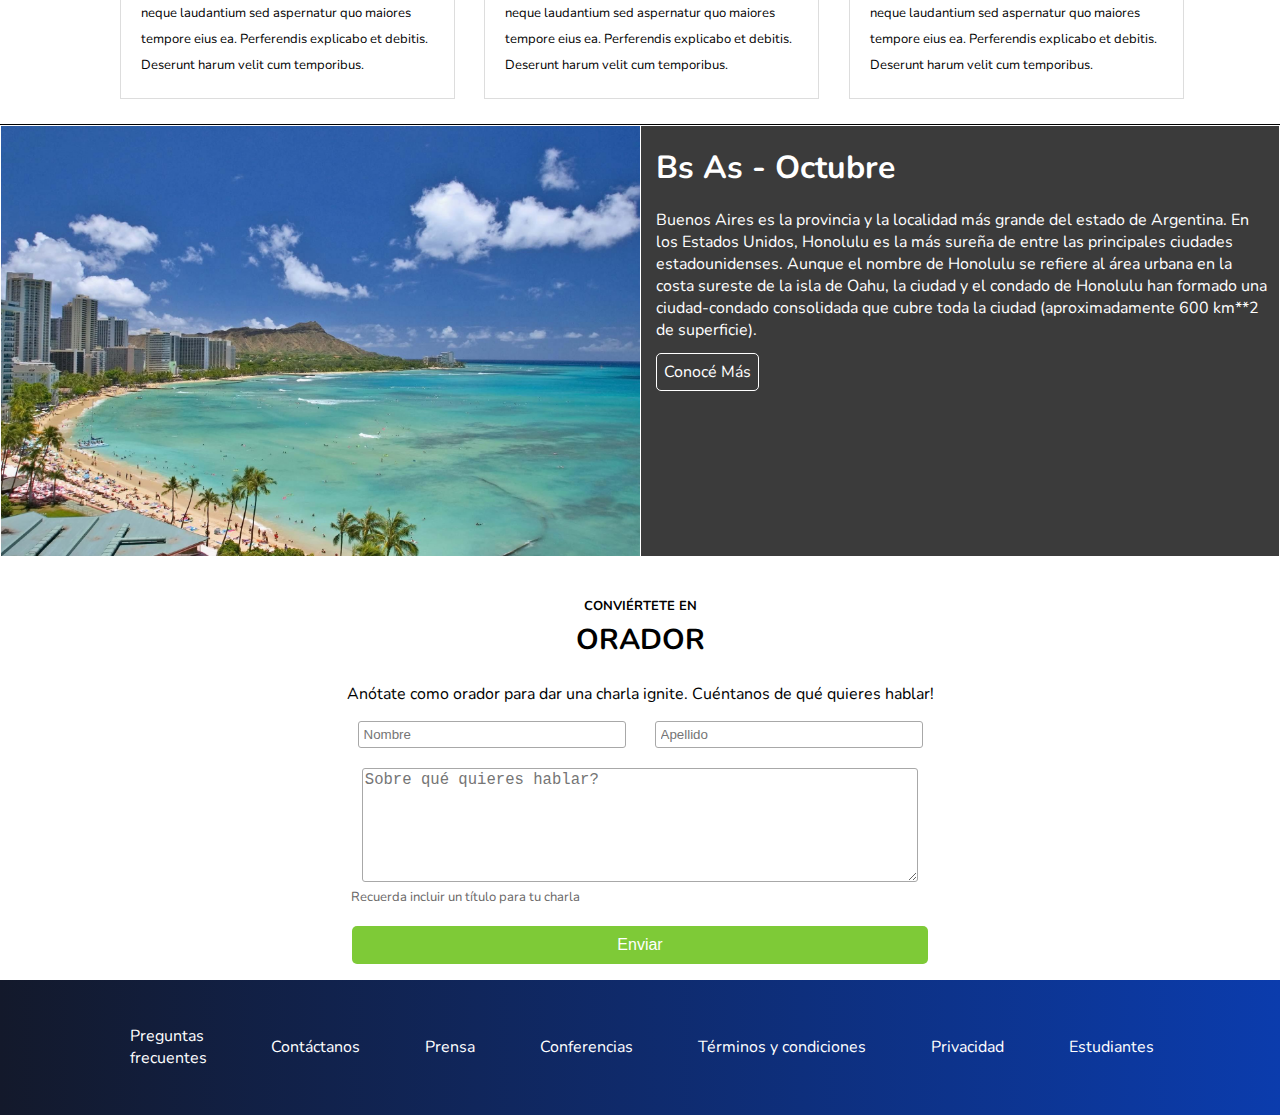
==== commit 04afbcc0: "retomando el estilo css" ====
--- a/index.html
+++ b/index.html
@@ -6,29 +6,25 @@
     <meta name="viewport" content="width=device-width, initial-scale=1.0">
     <!-- CSS -->
     <link rel="stylesheet" href="css/styles.css">
-    <!-- BOOTSTRAP -->
-    <link href="https://cdn.jsdelivr.net/npm/bootstrap@5.0.2/dist/css/bootstrap.min.css" 
-    rel="stylesheet" integrity="sha384-EVSTQN3/azprG1Anm3QDgpJLIm9Nao0Yz1ztcQTwFspd3yD65VohhpuuCOmLASjC" 
-    crossorigin="anonymous">
     <title>Oradores</title>
 </head>
 <body>
 
     <header>
         <!-- ÍTEMS DEL NAVBAR -->
-        <nav class="bg-dark d-block p-2">
+        <nav>
             <!-- LOGO DEL NAVBAR Y SU TÍTULO -->
             <div class="logoytítulo">
-                <a href="#"><img src="assets/img/codoacodo.png" alt="Logo de Codo a Codo" class="CodoaCodoLogo mb-3 mx-5"></a>
+                <a href="#"><img src="assets/img/codoacodo.png" alt="Logo de Codo a Codo" class="CodoaCodoLogo"></a>
                 <h2 id="nombreConferencia">Conf. Bs.As.</h2>
+                <ul class="ítemsNavbar">
+                    <li><a href="#" id="botónUno">La conferencia</a></li>
+                    <li><a href="#">Los oradores</a></li>
+                    <li><a href="#">El lugar y la fecha</a></li>
+                    <li><a href="#">Conviértete en orador</a></li>
+                    <li><a href="#" id="botónCinco">Comprar tickets</a></li>
+                </ul>
             </div>
-            <ul class="ítemsNavbar">
-                <li><a href="#" id="primerÍtem">La conferencia</a></li>
-                <li><a href="#">Los oradores</a></li>
-                <li><a href="#">El lugar y la fecha</a></li>
-                <li><a href="#">Conviértete en orador</a></li>
-                <li><a href="#" id="últimoÍtem">Comprar tickets</a></li>
-            </ul>
         </nav>
 
         <!-- IMAGEN PRINCIPAL DE LA PÁGINA CON SU DESCRIPCIÓN -->
@@ -41,8 +37,8 @@
                     futuro de Internet. Ven a conocer a miembros del evento, a otros estudiantes de Codo
                     a Codo y a los oradores de primer nivel que tenemos para tí. Te esperamos!
                 </p><br>
-                <a href="#convierteteEnOrador" class="botón text-decoration-none text-light btn-lg border rounded">Quiero ser orador</a>
-                <a href="./pages/comprar_tickets.html" class="botón text-decoration-none btn-success btn-lg rounded p-2.5">Comprar tickets</a>
+                <a href="#convierteteEnOrador" class="botónUno">Quiero ser orador</a>
+                <a href="./pages/comprar_tickets.html" class="botónDos">Comprar tickets</a>
             </div>
         </div>
 
--- a/css/styles.css
+++ b/css/styles.css
@@ -12,13 +12,22 @@
 }
 
 /* NAVBAR */
+nav {
+    background-color: rgb(59, 59,59);
+    height: 14vh;
+}
+
+.logoytítulo {
+    margin: auto 50px;
+}
+
 .CodoaCodoLogo { /* logo del navbar */
-    width: 110px;   
+    margin-top: 5px;
+    width: 110px; 
 }
 
 #nombreConferencia { /* título de conferencia en el navbar */
     display: inline;
-    margin-left: -3%;
     font-size: 3vh;
     color: white;
 }
@@ -26,7 +35,7 @@
 .ítemsNavbar {  /* ítems del navbar */
     font-size: 3vh;
     float: right;
-    margin: -4% 5% 1%;
+    
 }
 
 .ítemsNavbar li { /* ítems del navbar */
@@ -41,13 +50,14 @@
     color: rgb(153, 153, 153);
 }
 
-#primerÍtem { /* primer ítem del navbar */
-    color: white;
-}
-
-#últimoÍtem { /* último ítem del navbar */
-    color: rgb(18, 145, 18);
-}
+#botónUno {
+    color: white;
+}
+
+#botónCinco {
+    color: green;
+}
+
 
 /* IMAGEN PRINCIPAL Y TEXTO */
 .divisorImagenTexto { /* divisor de la imagen y el div con el texto principal */
@@ -77,6 +87,20 @@
 
 .textoImagen { /* texto principal sobre la imagen principal */ 
     line-height: 1.5em;
+}
+
+/* botones de la imagen principal */
+.botónUno {
+    border: 1px solid white;
+    padding: 10px;
+    border-radius: 5px;
+}
+
+.botónDos {
+    margin-left: 2%;
+    background-color: rgb(42, 165, 42);
+    padding: 11px;
+    border-radius: 5px;
 }
 
 /* BOTONES DE LA IMAGEN PRINCIPAL */
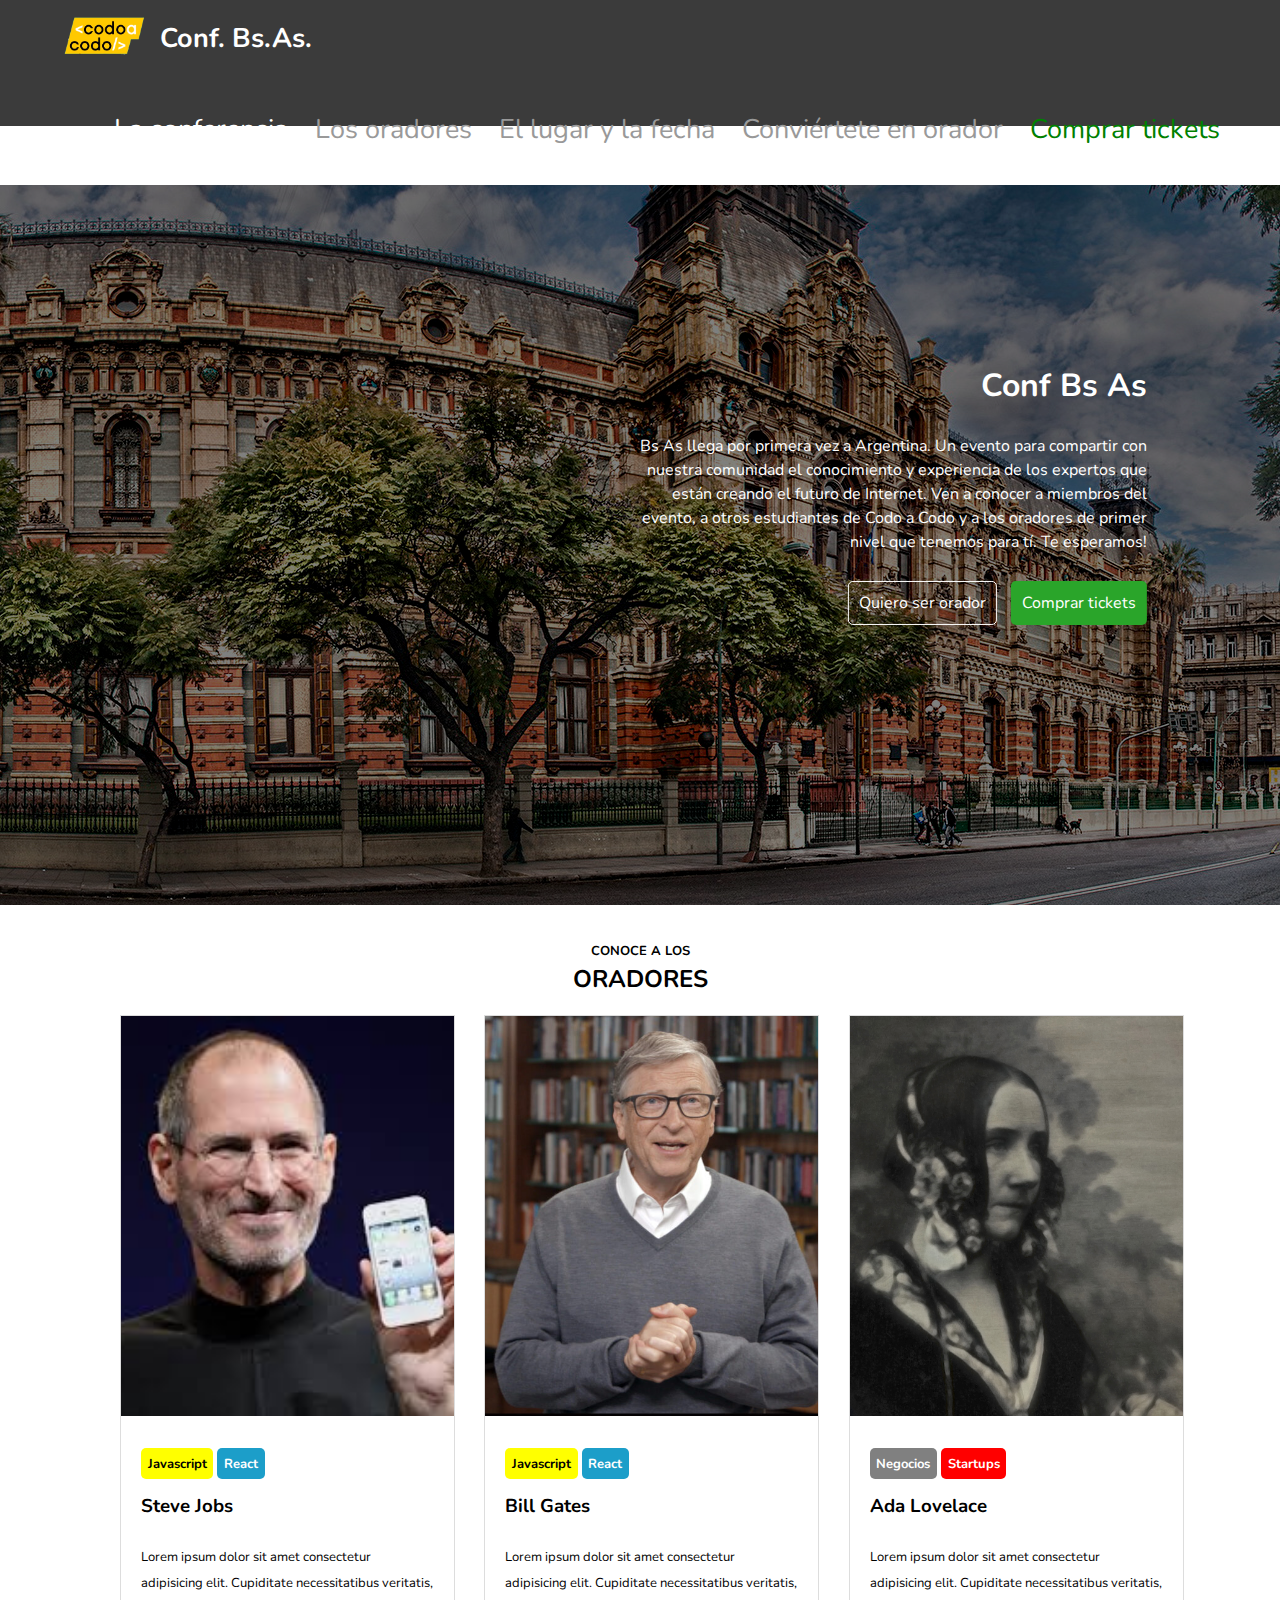
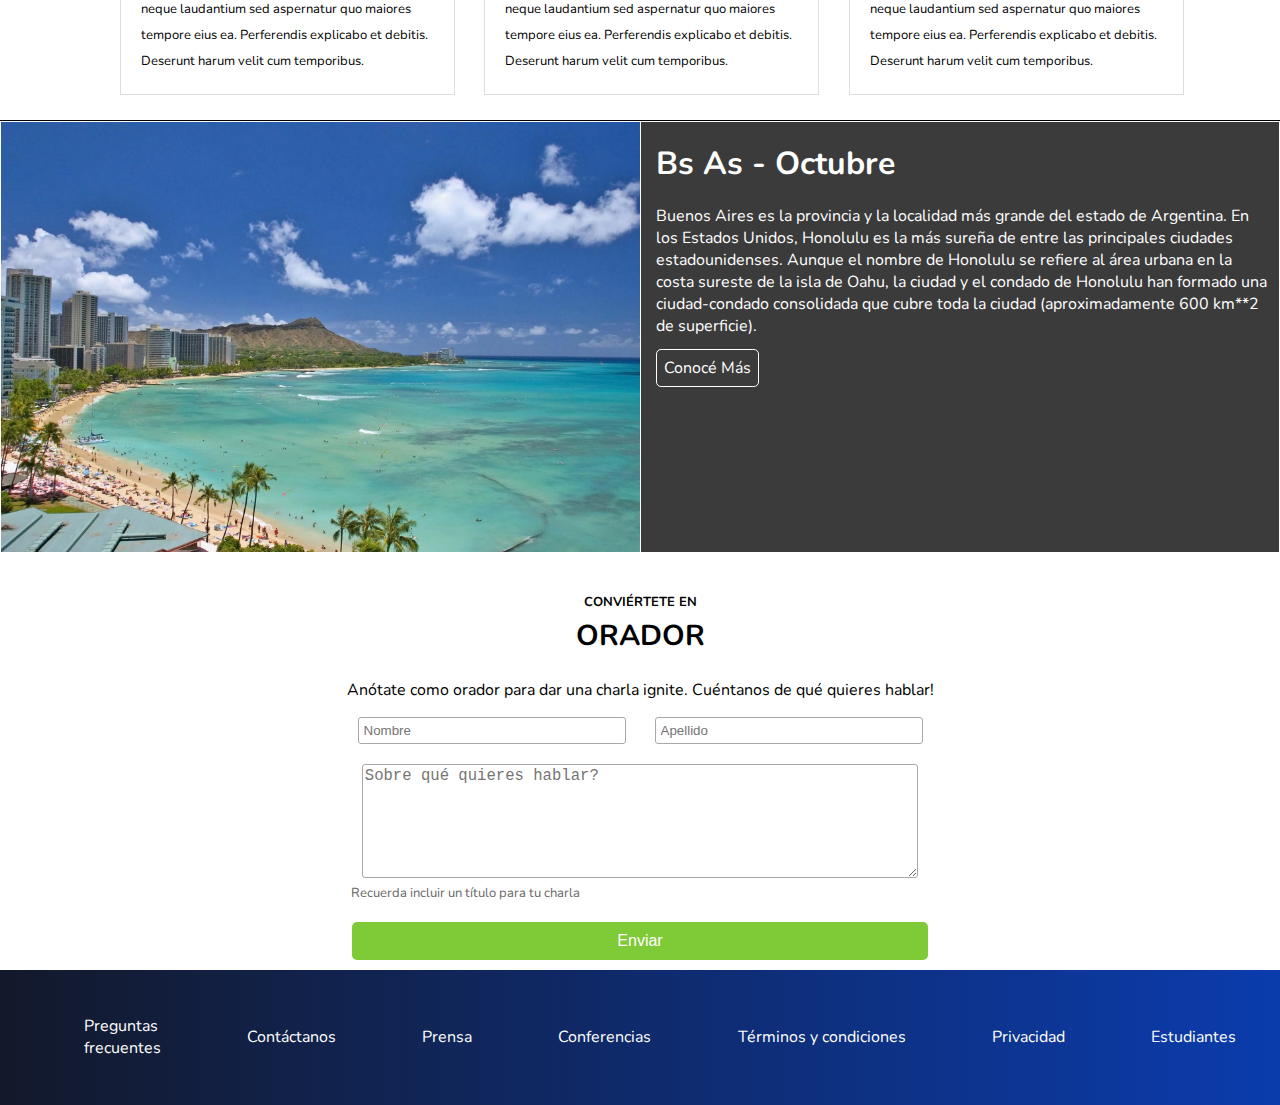
==== commit 0e6ef564: "agregando un divisor que contenga las tres cards de los oradores" ====
--- a/index.html
+++ b/index.html
@@ -52,35 +52,37 @@
                 <h2><span>CONOCE A LOS</span> <br> ORADORES</h2>
             </div>
             <!-- DIV CON CADA UNO DE LOS ORADORES -->
-            <div class="orador" id="oradorUno">
-                <img src="assets/img/steve.jpg" alt="Steve Jobs" class="imagenOrador">
-                <h4 class="cajaJavascript">Javascript</h4>
-                <h4 class="cajaReact">React</h4>
-                <h3 class="nombreCaja">Steve Jobs</h3>
-                <p>Lorem ipsum dolor sit amet consectetur adipisicing elit. Cupiditate 
-                    necessitatibus veritatis, neque laudantium sed aspernatur quo maiores 
-                    tempore eius ea. Perferendis explicabo et debitis. Deserunt harum velit 
-                    cum temporibus.</p>
-            </div>
-            <div class="orador" id="oradorDos">
-                <img src="assets/img/bill.jpg" alt="Bill Gates" class="imagenOrador">
-                <h4 class="cajaJavascript">Javascript</h4>
-                <h4 class="cajaReact">React</h4>
-                <h3 class="nombreCaja">Bill Gates</h3>
-                <p>Lorem ipsum dolor sit amet consectetur adipisicing elit. Cupiditate 
-                    necessitatibus veritatis, neque laudantium sed aspernatur quo maiores 
-                    tempore eius ea. Perferendis explicabo et debitis. Deserunt harum velit 
-                    cum temporibus.</p>
-            </div>
-            <div class="orador" id="oradorTres">
-                <img src="assets/img/ada.jpeg" alt="Ada Lovelace" class="imagenOrador">
-                <h4 class="cajaNegocios">Negocios</h4>
-                <h4 class="cajaStartups">Startups</h4>
-                <h3 class="nombreCaja">Ada Lovelace</h3>
-                <p>Lorem ipsum dolor sit amet consectetur adipisicing elit. Cupiditate 
-                    necessitatibus veritatis, neque laudantium sed aspernatur quo maiores 
-                    tempore eius ea. Perferendis explicabo et debitis. Deserunt harum velit 
-                    cum temporibus.</p>
+            <div class="divisorCajasOradores">
+                <div class="orador" id="oradorUno">
+                    <img src="assets/img/steve.jpg" alt="Steve Jobs" class="imagenOrador">
+                    <h4 class="cajaJavascript">Javascript</h4>
+                    <h4 class="cajaReact">React</h4>
+                    <h3 class="nombreCaja">Steve Jobs</h3>
+                    <p>Lorem ipsum dolor sit amet consectetur adipisicing elit. Cupiditate 
+                        necessitatibus veritatis, neque laudantium sed aspernatur quo maiores 
+                        tempore eius ea. Perferendis explicabo et debitis. Deserunt harum velit 
+                        cum temporibus.</p>
+                </div>
+                <div class="orador" id="oradorDos">
+                    <img src="assets/img/bill.jpg" alt="Bill Gates" class="imagenOrador">
+                    <h4 class="cajaJavascript">Javascript</h4>
+                    <h4 class="cajaReact">React</h4>
+                    <h3 class="nombreCaja">Bill Gates</h3>
+                    <p>Lorem ipsum dolor sit amet consectetur adipisicing elit. Cupiditate 
+                        necessitatibus veritatis, neque laudantium sed aspernatur quo maiores 
+                        tempore eius ea. Perferendis explicabo et debitis. Deserunt harum velit 
+                        cum temporibus.</p>
+                </div>
+                <div class="orador" id="oradorTres">
+                    <img src="assets/img/ada.jpeg" alt="Ada Lovelace" class="imagenOrador">
+                    <h4 class="cajaNegocios">Negocios</h4>
+                    <h4 class="cajaStartups">Startups</h4>
+                    <h3 class="nombreCaja">Ada Lovelace</h3>
+                    <p>Lorem ipsum dolor sit amet consectetur adipisicing elit. Cupiditate 
+                        necessitatibus veritatis, neque laudantium sed aspernatur quo maiores 
+                        tempore eius ea. Perferendis explicabo et debitis. Deserunt harum velit 
+                        cum temporibus.</p>
+                </div>
             </div>
         </section>
 
--- a/css/styles.css
+++ b/css/styles.css
@@ -30,6 +30,8 @@
     display: inline;
     font-size: 3vh;
     color: white;
+    margin-top: 20px;
+    position: absolute;
 }
 
 .ítemsNavbar {  /* ítems del navbar */
@@ -286,12 +288,38 @@
 
 #listadoFooter { /* lista de el footer (ul) */
     list-style: none;
-    margin-bottom: 0%;
-    margin-left: 7%;
+    margin: 10px auto auto;
+    align-items: center;
     height: 15vh;
     display: flex;
-    width: 80%;
-    align-items: center;
+    width: 90%;
     justify-content: space-between;
 }
 
+/* medida de pantalla de celular con 730px de ancho */
+@media screen and (max-width: 730px) {
+    /* IMAGEN CON TEXTO PRINCIPAL */
+    .imagenPrincipal {
+        height: 110vh;
+    }
+    .botónUno, .botónDos {
+        display: flex;
+        margin: 20px;
+    }
+    /* CARDS DE LOS ORADORES */
+    .orador {
+        font-size: smaller;
+        line-height: 2em;
+        margin: 0 5px 5px 5px;
+        object-fit: cover;
+    }
+    /* FOOTER */
+    #listadoFooter {
+        font-size: 1em;
+        display: inline-block;
+        text-align: center;
+    }
+    #listadoFooter li {
+        padding: 10px;
+    }
+}